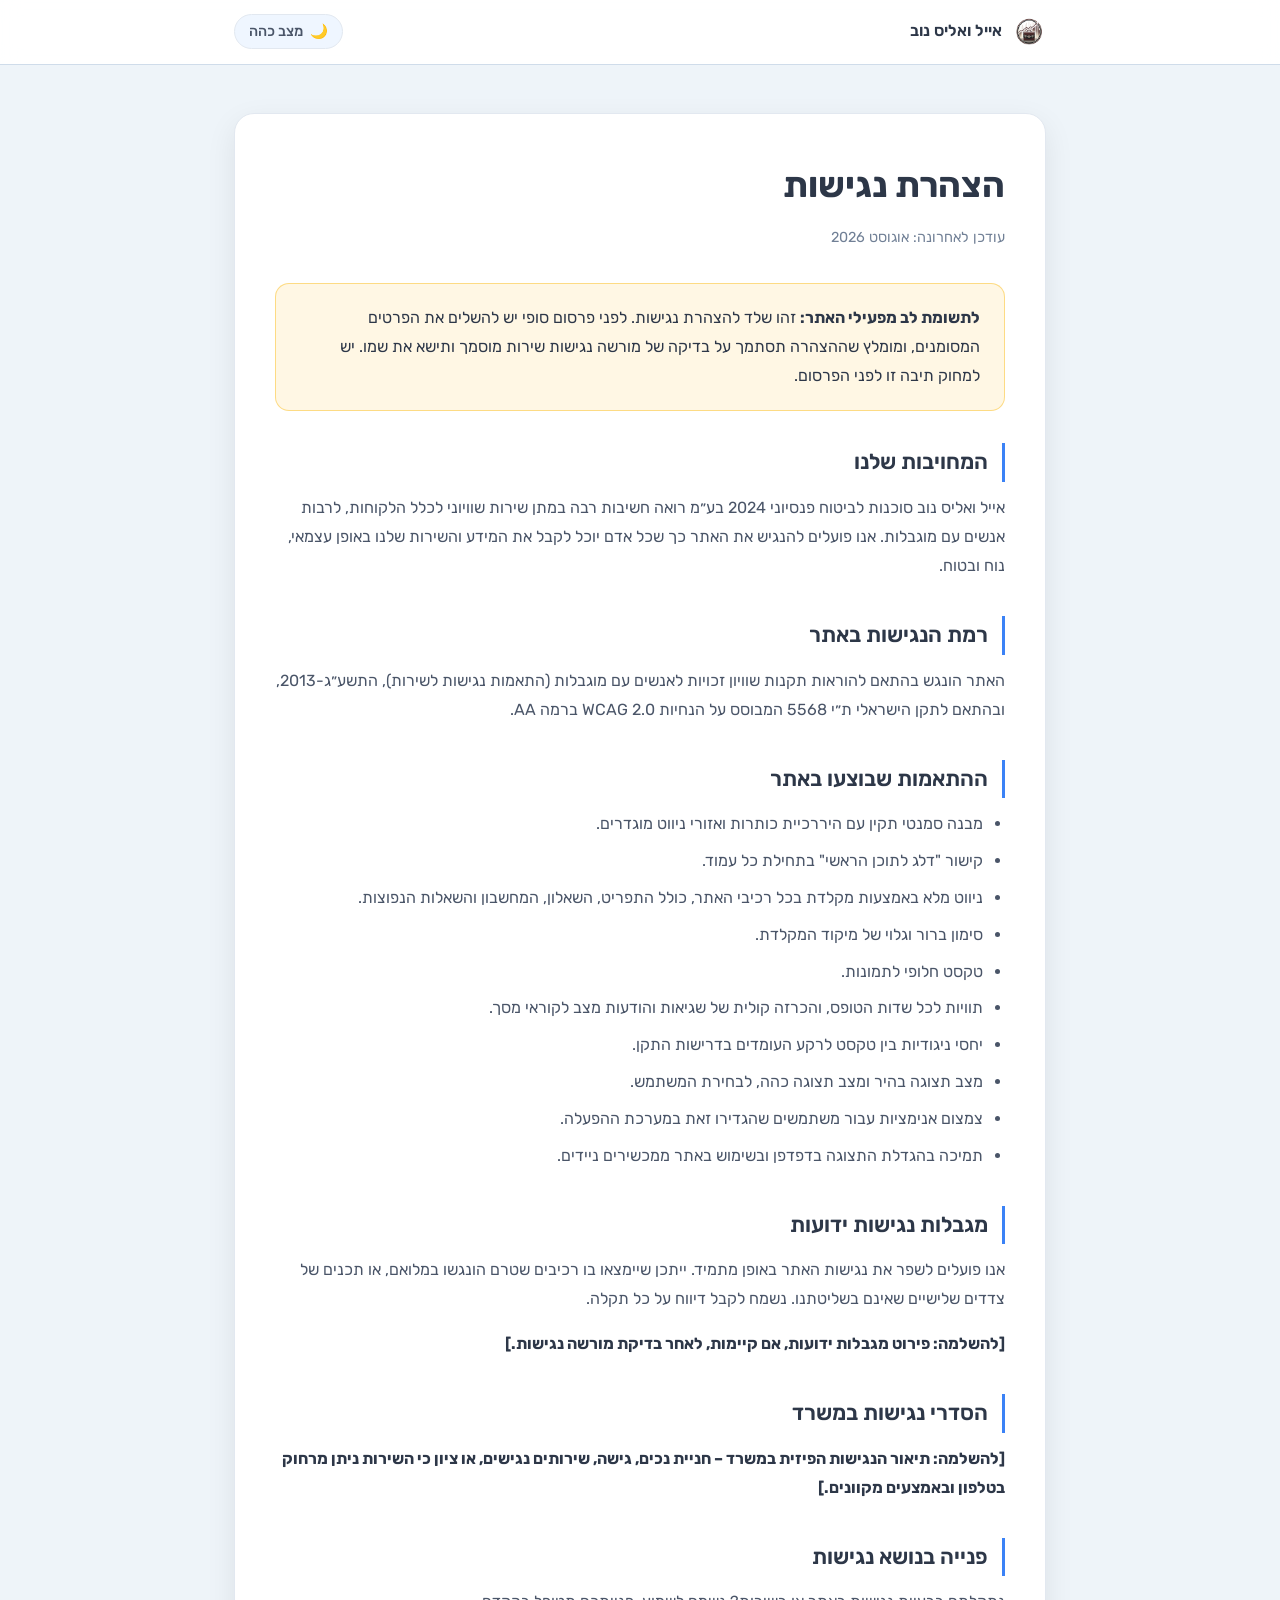
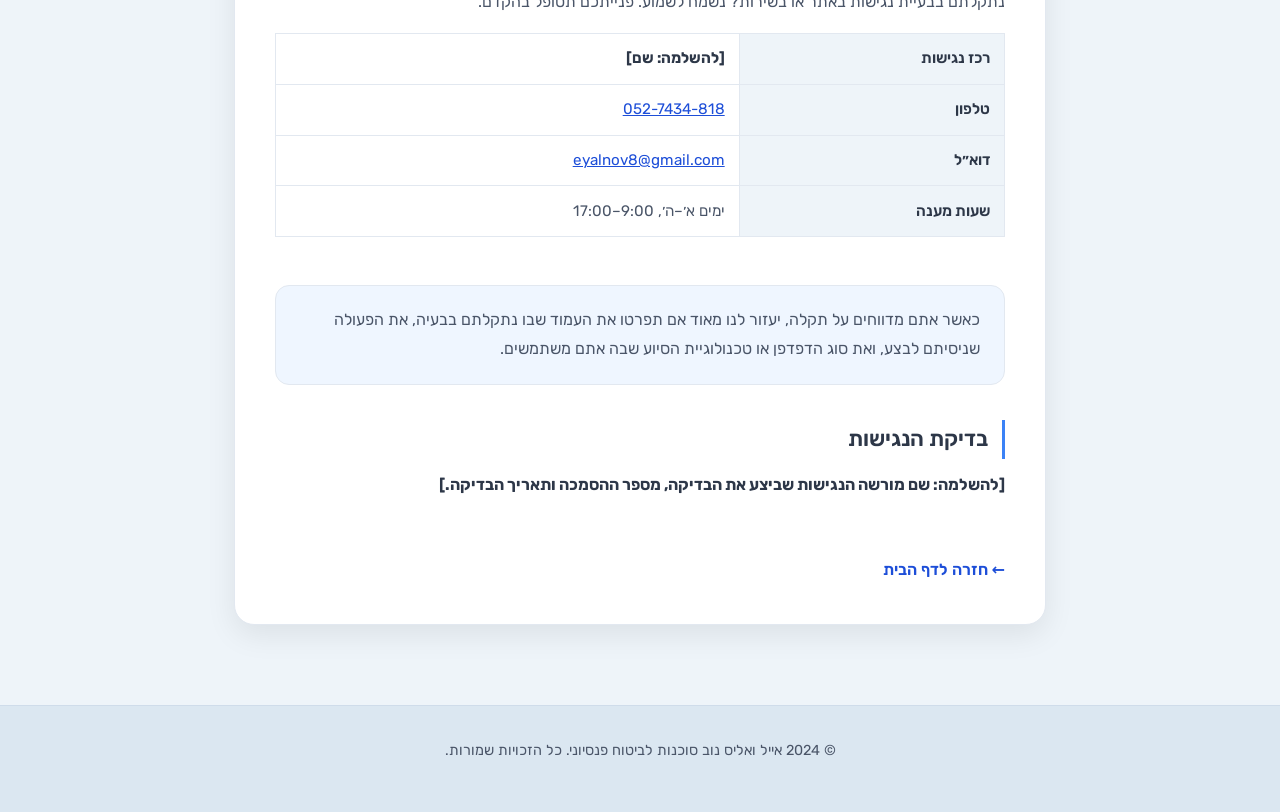
==== accessibility.html @ 4ba2ed36 "Add dark mode, close the accessibility gaps, add the policy pages Three things the site needed to st" ====
<!DOCTYPE html>
<html dir="rtl" lang="he">
<head>
<meta charset="utf-8"/>
<meta content="width=device-width, initial-scale=1.0" name="viewport"/>
<title>הצהרת נגישות | אייל ואליס נוב</title>
<meta name="description" content="הצהרת הנגישות של אתר אייל ואליס נוב סוכנות לביטוח פנסיוני – רמת הנגישות באתר, ההתאמות שבוצעו ודרכי פנייה בנושא נגישות."/>
<meta name="robots" content="index, follow"/>
<meta name="theme-color" content="#eef4f9"/>
<link rel="canonical" href="https://novfinance.com/accessibility.html"/>
<link rel="icon" type="image/png" href="assets/favicon.png"/>
<link rel="apple-touch-icon" href="assets/apple-touch-icon.png"/>
<script>
  (function () {
    try {
      var t = localStorage.getItem('theme');
      if (t === 'dark' || t === 'light') document.documentElement.setAttribute('data-theme', t);
    } catch (e) {}
  })();
</script>
<link rel="preconnect" href="https://fonts.googleapis.com"/>
<link rel="preconnect" href="https://fonts.gstatic.com" crossorigin/>
<link href="https://fonts.googleapis.com/css2?family=Rubik:wght@300;400;500;600;700&amp;display=swap" rel="stylesheet"/>
<link rel="stylesheet" href="assets/page.css"/>
</head>
<body>
<a class="skip-link" href="#main">דלג לתוכן הראשי</a>

<header class="page-header">
<div class="inner">
<a class="home" href="index.html">
<img src="assets/logo.png" alt="" width="34" height="34"/>
אייל ואליס נוב
</a>
<button type="button" class="theme-toggle" id="themeToggle" aria-pressed="false">
<span class="theme-icon" aria-hidden="true">🌙</span>
<span class="theme-label">מצב כהה</span>
</button>
</div>
</header>

<main id="main">
<div class="card">
<h1>הצהרת נגישות</h1>
<p class="updated">עודכן לאחרונה: אוגוסט 2026</p>

<div class="draft">
<p><strong>לתשומת לב מפעילי האתר:</strong> זהו שלד להצהרת נגישות. לפני פרסום סופי יש להשלים את הפרטים המסומנים, ומומלץ שההצהרה תסתמך על בדיקה של מורשה נגישות שירות מוסמך ותישא את שמו. יש למחוק תיבה זו לפני הפרסום.</p>
</div>

<h2>המחויבות שלנו</h2>
<p>
  אייל ואליס נוב סוכנות לביטוח פנסיוני 2024 בע״מ רואה חשיבות רבה במתן שירות שוויוני לכלל הלקוחות,
  לרבות אנשים עם מוגבלות. אנו פועלים להנגיש את האתר כך שכל אדם יוכל לקבל את המידע והשירות שלנו
  באופן עצמאי, נוח ובטוח.
</p>

<h2>רמת הנגישות באתר</h2>
<p>
  האתר הונגש בהתאם להוראות תקנות שוויון זכויות לאנשים עם מוגבלות (התאמות נגישות לשירות), התשע״ג-2013,
  ובהתאם לתקן הישראלי ת״י 5568 המבוסס על הנחיות <span dir="ltr">WCAG 2.0</span> ברמה AA.
</p>

<h2>ההתאמות שבוצעו באתר</h2>
<ul>
<li>מבנה סמנטי תקין עם היררכיית כותרות ואזורי ניווט מוגדרים.</li>
<li>קישור "דלג לתוכן הראשי" בתחילת כל עמוד.</li>
<li>ניווט מלא באמצעות מקלדת בכל רכיבי האתר, כולל התפריט, השאלון, המחשבון והשאלות הנפוצות.</li>
<li>סימון ברור וגלוי של מיקוד המקלדת.</li>
<li>טקסט חלופי לתמונות.</li>
<li>תוויות לכל שדות הטופס, והכרזה קולית של שגיאות והודעות מצב לקוראי מסך.</li>
<li>יחסי ניגודיות בין טקסט לרקע העומדים בדרישות התקן.</li>
<li>מצב תצוגה בהיר ומצב תצוגה כהה, לבחירת המשתמש.</li>
<li>צמצום אנימציות עבור משתמשים שהגדירו זאת במערכת ההפעלה.</li>
<li>תמיכה בהגדלת התצוגה בדפדפן ובשימוש באתר ממכשירים ניידים.</li>
</ul>

<h2>מגבלות נגישות ידועות</h2>
<p>
  אנו פועלים לשפר את נגישות האתר באופן מתמיד. ייתכן שיימצאו בו רכיבים שטרם הונגשו במלואם,
  או תכנים של צדדים שלישיים שאינם בשליטתנו. נשמח לקבל דיווח על כל תקלה.
</p>
<p>
  <strong>[להשלמה: פירוט מגבלות ידועות, אם קיימות, לאחר בדיקת מורשה נגישות.]</strong>
</p>

<h2>הסדרי נגישות במשרד</h2>
<p><strong>[להשלמה: תיאור הנגישות הפיזית במשרד – חניית נכים, גישה, שירותים נגישים, או ציון כי השירות ניתן מרחוק בטלפון ובאמצעים מקוונים.]</strong></p>

<h2>פנייה בנושא נגישות</h2>
<p>
  נתקלתם בבעיית נגישות באתר או בשירות? נשמח לשמוע. פנייתכם תטופל בהקדם.
</p>
<div class="table-wrap">
<table>
<tbody>
<tr><th scope="row">רכז נגישות</th><td><strong>[להשלמה: שם]</strong></td></tr>
<tr><th scope="row">טלפון</th><td><a href="tel:0527434818">052-7434-818</a></td></tr>
<tr><th scope="row">דוא״ל</th><td><a href="mailto:eyalnov8@gmail.com">eyalnov8@gmail.com</a></td></tr>
<tr><th scope="row">שעות מענה</th><td>ימים א׳–ה׳, 9:00–17:00</td></tr>
</tbody>
</table>
</div>

<div class="note">
<p>
  כאשר אתם מדווחים על תקלה, יעזור לנו מאוד אם תפרטו את העמוד שבו נתקלתם בבעיה, את הפעולה שניסיתם לבצע,
  ואת סוג הדפדפן או טכנולוגיית הסיוע שבה אתם משתמשים.
</p>
</div>

<h2>בדיקת הנגישות</h2>
<p><strong>[להשלמה: שם מורשה הנגישות שביצע את הבדיקה, מספר ההסמכה ותאריך הבדיקה.]</strong></p>

<a class="back" href="index.html">← חזרה לדף הבית</a>
</div>
</main>

<footer class="page-footer">
<p>© 2024 אייל ואליס נוב סוכנות לביטוח פנסיוני. כל הזכויות שמורות.</p>
</footer>

<script src="assets/page.js"></script>
</body>
</html>
---- assets/page.css ----
/* Shared styling for the secondary pages (accessibility, privacy, terms).
   Same token model as index.html so both themes come for free. */

:root {
  --blue-500: #3b82f6;
  --blue-600: #2563eb;
  --blue-700: #1d4ed8;
  --blue-800: #1e40af;
  --ink: #2d3748;
  --body: #4a5568;
  --muted: #718096;
  --line: #e2e8f0;
  --surface: #ffffff;
  --surface-alt: #eef4f9;
  --surface-deep: #dbe7f1;
  --hairline: #cfdcea;
  --link: #1d4ed8;
  --chip: #eff6ff;
  --header-bg: rgba(255, 255, 255, 0.95);
  --card-shadow: 0 10px 30px rgba(0, 0, 0, 0.08);
  color-scheme: light;
}

@media (prefers-color-scheme: dark) {
  :root:not([data-theme="light"]) {
    --ink: #e9eef7;
    --body: #b7c4d6;
    --muted: #8ea0b8;
    --line: #26324a;
    --surface: #131c2e;
    --surface-alt: #0f1727;
    --surface-deep: #0b1220;
    --hairline: #26324a;
    --link: #93c5fd;
    --chip: rgba(96, 165, 250, 0.14);
    --header-bg: rgba(15, 23, 42, 0.92);
    --card-shadow: 0 10px 30px rgba(0, 0, 0, 0.45);
    color-scheme: dark;
  }
}

:root[data-theme="dark"] {
  --ink: #e9eef7;
  --body: #b7c4d6;
  --muted: #8ea0b8;
  --line: #26324a;
  --surface: #131c2e;
  --surface-alt: #0f1727;
  --surface-deep: #0b1220;
  --hairline: #26324a;
  --link: #93c5fd;
  --chip: rgba(96, 165, 250, 0.14);
  --header-bg: rgba(15, 23, 42, 0.92);
  --card-shadow: 0 10px 30px rgba(0, 0, 0, 0.45);
  color-scheme: dark;
}

* { margin: 0; padding: 0; box-sizing: border-box; }

html { scroll-behavior: smooth; }

body {
  font-family: 'Rubik', system-ui, sans-serif;
  line-height: 1.8;
  color: var(--ink);
  background: var(--surface-alt);
}

:focus-visible {
  outline: 3px solid #f59e0b;
  outline-offset: 3px;
  border-radius: 6px;
}

.skip-link {
  position: absolute;
  right: 12px;
  top: -60px;
  z-index: 3000;
  background: var(--blue-700);
  color: #fff;
  padding: 12px 20px;
  border-radius: 0 0 12px 12px;
  font-weight: 600;
  text-decoration: none;
  transition: top 0.2s ease;
}

.skip-link:focus { top: 0; }

.page-header {
  background: var(--header-bg);
  backdrop-filter: blur(10px);
  border-bottom: 1px solid var(--hairline);
  position: sticky;
  top: 0;
  z-index: 100;
}

.page-header .inner {
  max-width: 860px;
  margin: 0 auto;
  padding: 0.9rem 1.5rem;
  display: flex;
  align-items: center;
  justify-content: space-between;
  gap: 1rem;
}

.page-header a.home {
  display: inline-flex;
  align-items: center;
  gap: 10px;
  color: var(--ink);
  text-decoration: none;
  font-weight: 600;
}

.page-header img { height: 34px; width: auto; }

.theme-toggle {
  display: inline-flex;
  align-items: center;
  gap: 7px;
  background: var(--chip);
  border: 1px solid var(--line);
  color: var(--body);
  font-family: inherit;
  font-size: 0.9rem;
  font-weight: 500;
  padding: 8px 14px;
  border-radius: 50px;
  cursor: pointer;
  transition: color 0.25s ease, border-color 0.25s ease;
}

.theme-toggle:hover { color: var(--link); border-color: var(--blue-500); }

main {
  max-width: 860px;
  margin: 0 auto;
  padding: 3rem 1.5rem 5rem;
}

.card {
  background: var(--surface);
  border: 1px solid var(--line);
  border-radius: 20px;
  box-shadow: var(--card-shadow);
  padding: 2.5rem;
}

h1 {
  font-size: 2.2rem;
  font-weight: 700;
  margin-bottom: 0.5rem;
  color: var(--ink);
}

.updated {
  color: var(--muted);
  font-size: 0.9rem;
  margin-bottom: 2rem;
}

h2 {
  font-size: 1.35rem;
  font-weight: 600;
  color: var(--ink);
  margin: 2.2rem 0 0.75rem;
  padding-right: 0.9rem;
  border-right: 3px solid var(--blue-500);
}

h2:first-of-type { margin-top: 1rem; }

p, li { color: var(--body); margin-bottom: 1rem; }

ul, ol { padding-right: 1.4rem; margin-bottom: 1rem; }

li { margin-bottom: 0.5rem; }

a { color: var(--link); }

strong { color: var(--ink); }

table {
  width: 100%;
  border-collapse: collapse;
  margin-bottom: 1.5rem;
  font-size: 0.95rem;
}

th, td {
  border: 1px solid var(--line);
  padding: 0.7rem 0.9rem;
  text-align: right;
  vertical-align: top;
  color: var(--body);
}

th { background: var(--surface-alt); color: var(--ink); font-weight: 600; }

.table-wrap { overflow-x: auto; }

.note {
  background: var(--chip);
  border: 1px solid var(--line);
  border-radius: 14px;
  padding: 1.25rem 1.5rem;
  margin: 1.5rem 0;
}

.note p:last-child { margin-bottom: 0; }

.draft {
  background: rgba(251, 191, 36, 0.12);
  border: 1px solid rgba(251, 191, 36, 0.5);
  border-radius: 14px;
  padding: 1.25rem 1.5rem;
  margin-bottom: 2rem;
}

.draft p { color: var(--ink); margin-bottom: 0; }

.back {
  display: inline-block;
  margin-top: 2.5rem;
  font-weight: 600;
  text-decoration: none;
}

.back:hover { text-decoration: underline; }

.page-footer {
  border-top: 1px solid var(--hairline);
  background: var(--surface-deep);
  padding: 2rem 1.5rem;
  text-align: center;
  color: var(--muted);
  font-size: 0.9rem;
}

@media (max-width: 600px) {
  .card { padding: 1.5rem 1.25rem; }
  h1 { font-size: 1.7rem; }
}

@media (prefers-reduced-motion: reduce) {
  *, *::before, *::after {
    animation-duration: 0.001ms !important;
    transition-duration: 0.001ms !important;
    scroll-behavior: auto !important;
  }
}
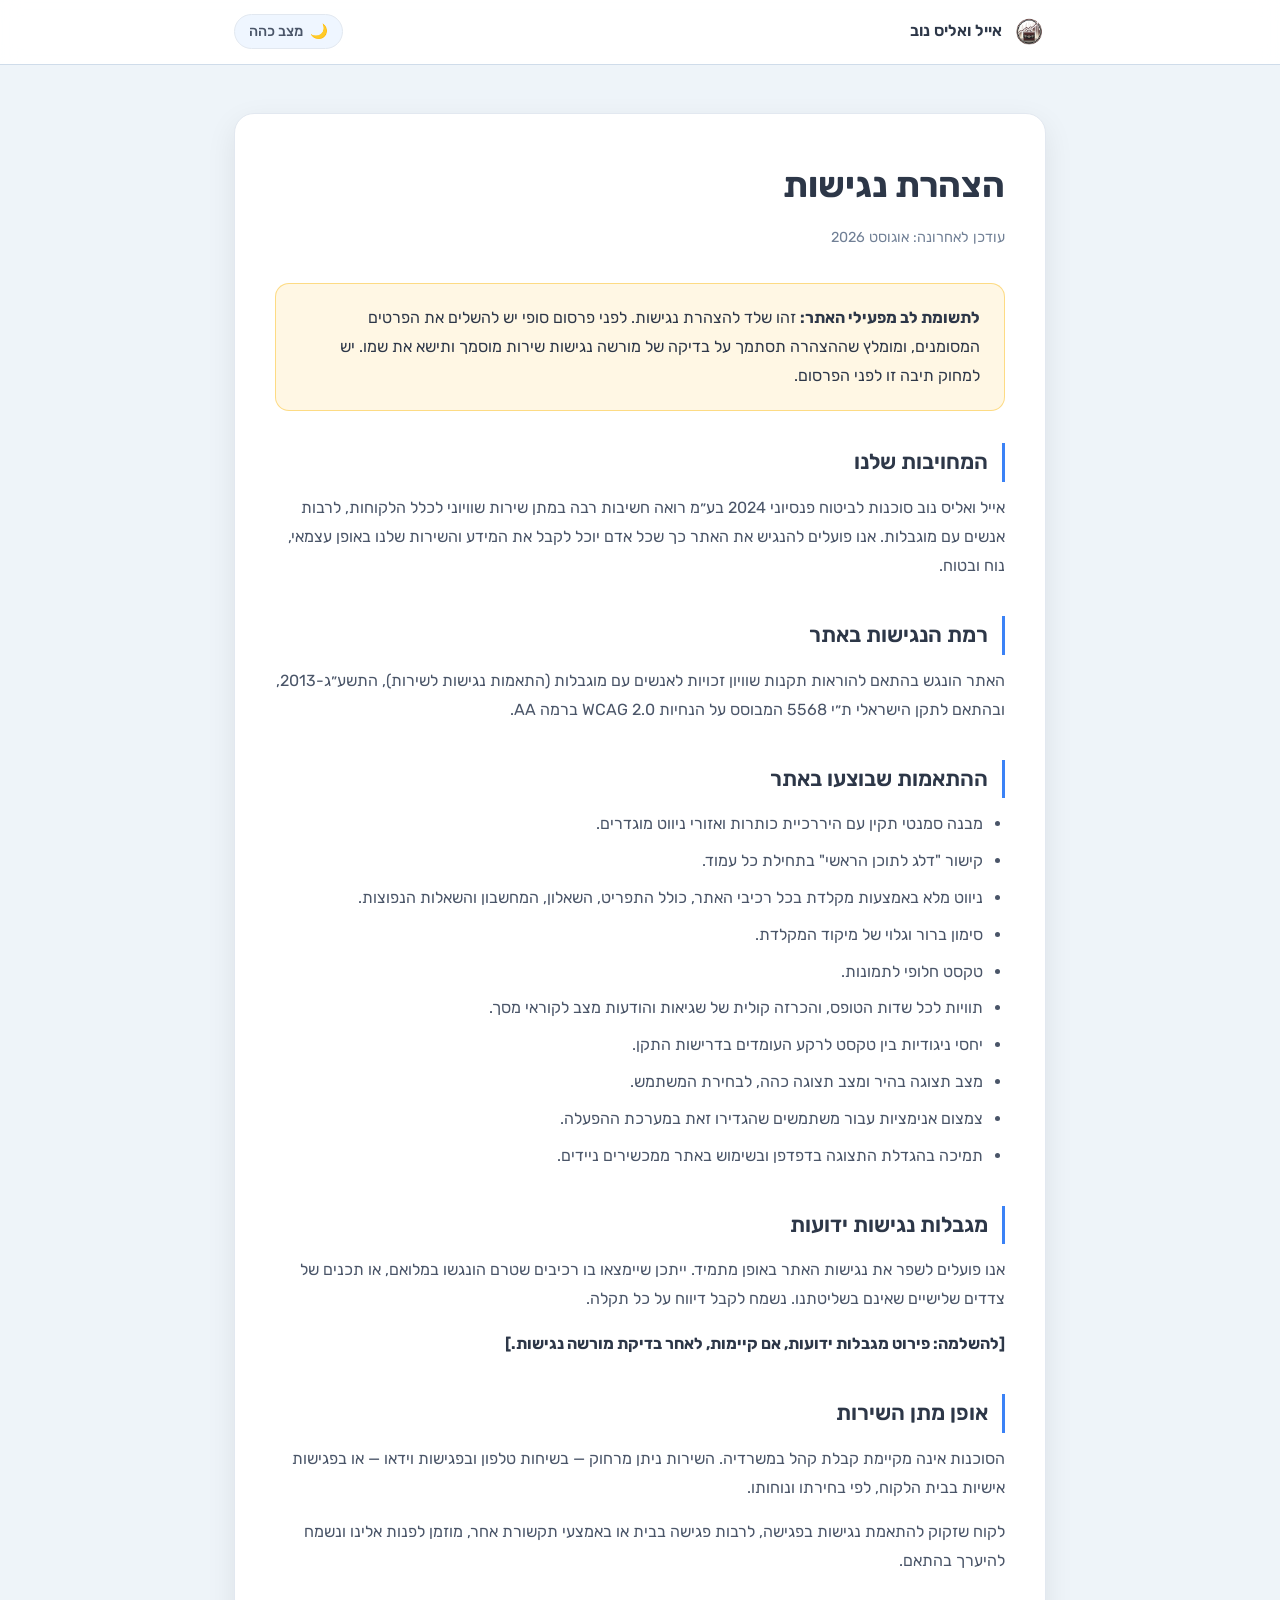
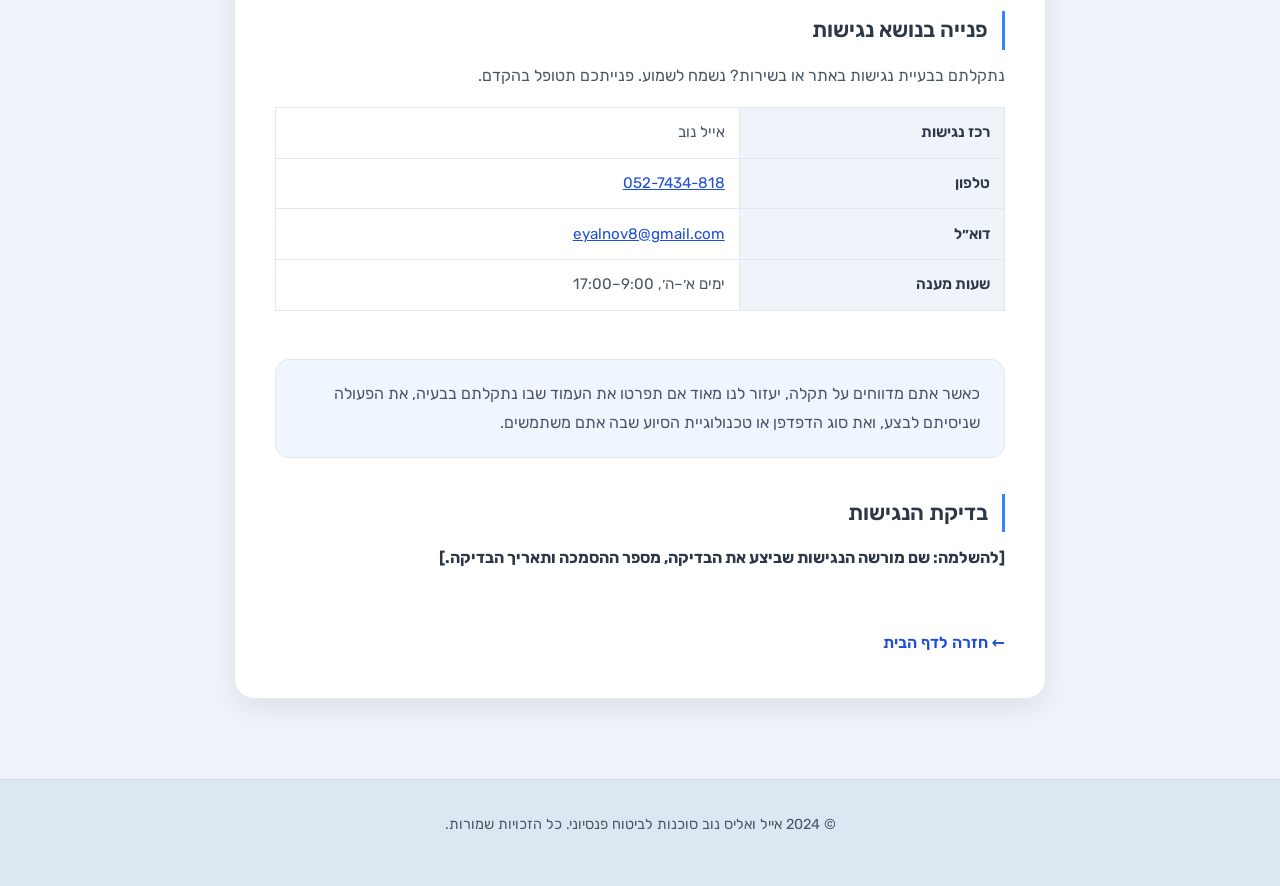
==== commit 0ae739df: "Fill in the company and service details on the policy pages Supplied by the owner: - company number " ====
--- a/accessibility.html
+++ b/accessibility.html
@@ -84,8 +84,15 @@
   <strong>[להשלמה: פירוט מגבלות ידועות, אם קיימות, לאחר בדיקת מורשה נגישות.]</strong>
 </p>
 
-<h2>הסדרי נגישות במשרד</h2>
-<p><strong>[להשלמה: תיאור הנגישות הפיזית במשרד – חניית נכים, גישה, שירותים נגישים, או ציון כי השירות ניתן מרחוק בטלפון ובאמצעים מקוונים.]</strong></p>
+<h2>אופן מתן השירות</h2>
+<p>
+  הסוכנות אינה מקיימת קבלת קהל במשרדיה. השירות ניתן מרחוק — בשיחות טלפון ובפגישות וידאו —
+  או בפגישות אישיות בבית הלקוח, לפי בחירתו ונוחותו.
+</p>
+<p>
+  לקוח שזקוק להתאמת נגישות בפגישה, לרבות פגישה בבית או באמצעי תקשורת אחר, מוזמן לפנות אלינו
+  ונשמח להיערך בהתאם.
+</p>
 
 <h2>פנייה בנושא נגישות</h2>
 <p>
@@ -94,7 +101,7 @@
 <div class="table-wrap">
 <table>
 <tbody>
-<tr><th scope="row">רכז נגישות</th><td><strong>[להשלמה: שם]</strong></td></tr>
+<tr><th scope="row">רכז נגישות</th><td>אייל נוב</td></tr>
 <tr><th scope="row">טלפון</th><td><a href="tel:0527434818">052-7434-818</a></td></tr>
 <tr><th scope="row">דוא״ל</th><td><a href="mailto:eyalnov8@gmail.com">eyalnov8@gmail.com</a></td></tr>
 <tr><th scope="row">שעות מענה</th><td>ימים א׳–ה׳, 9:00–17:00</td></tr>
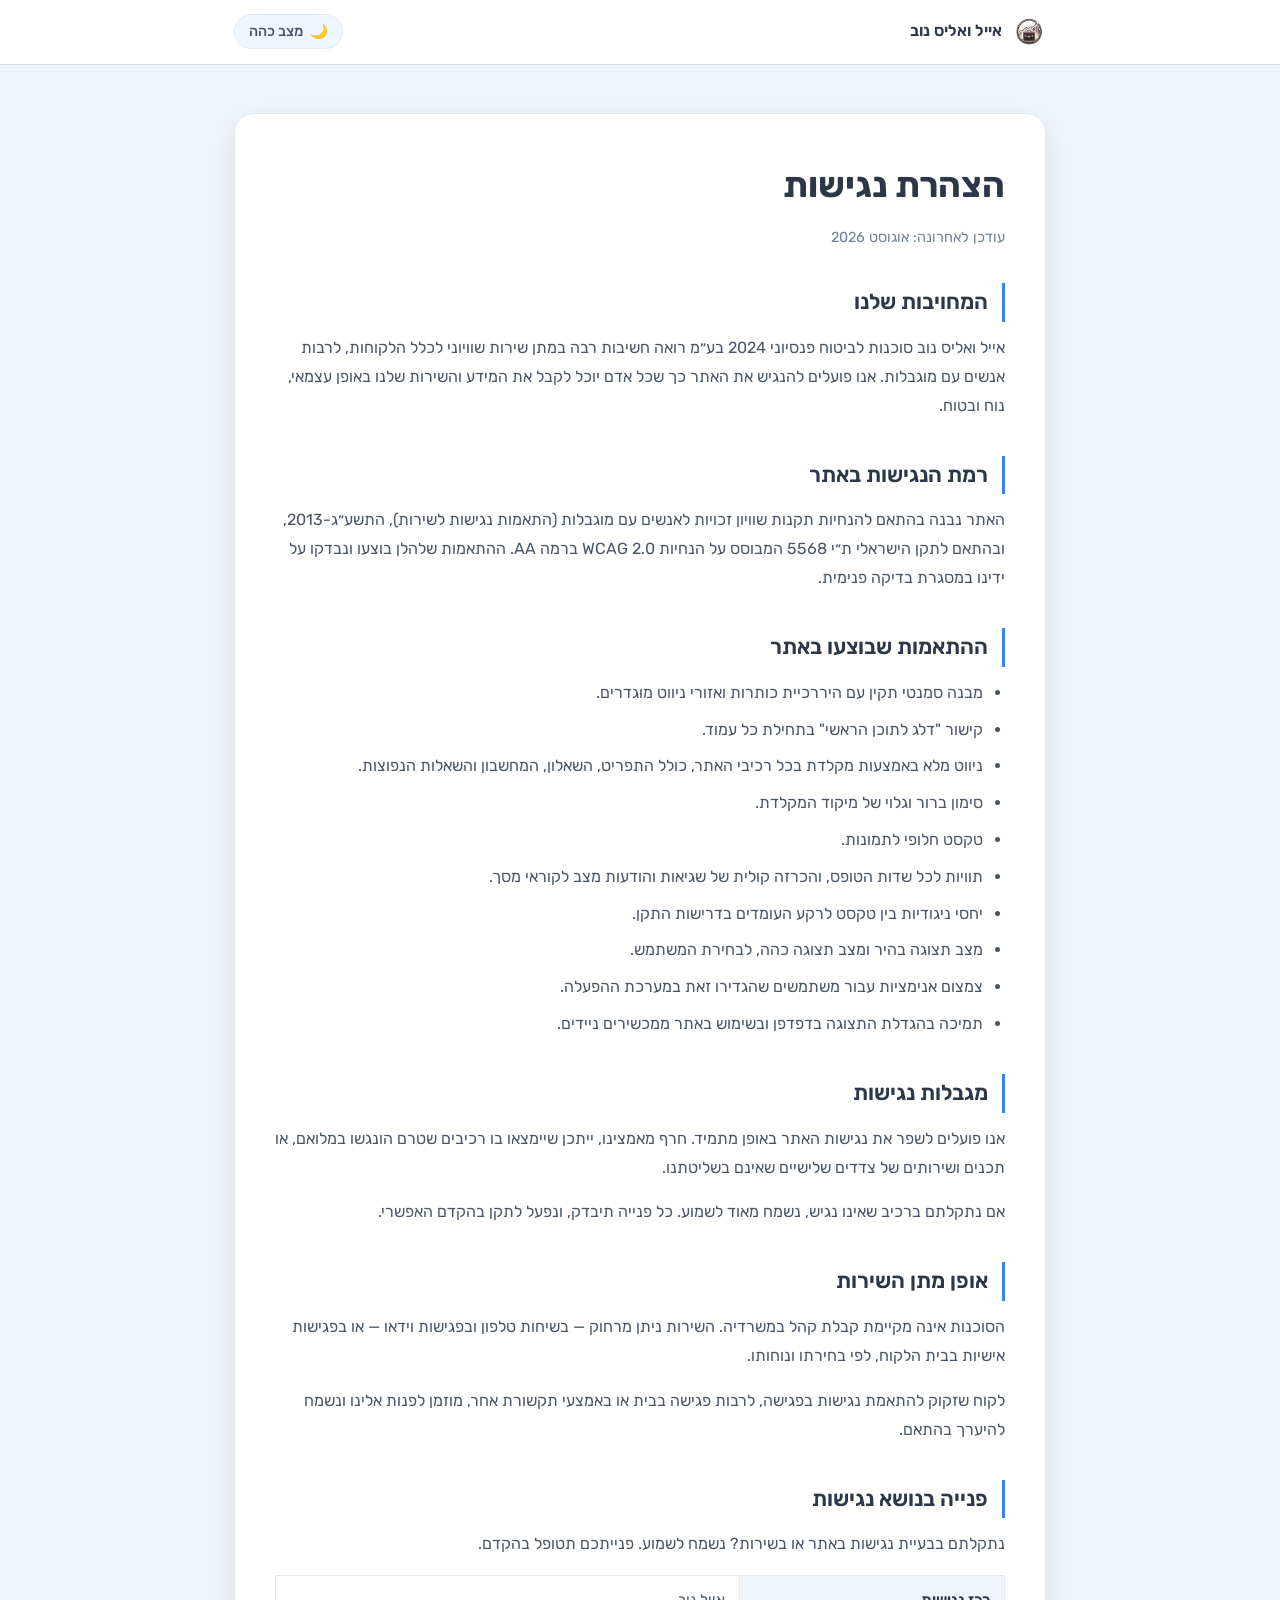
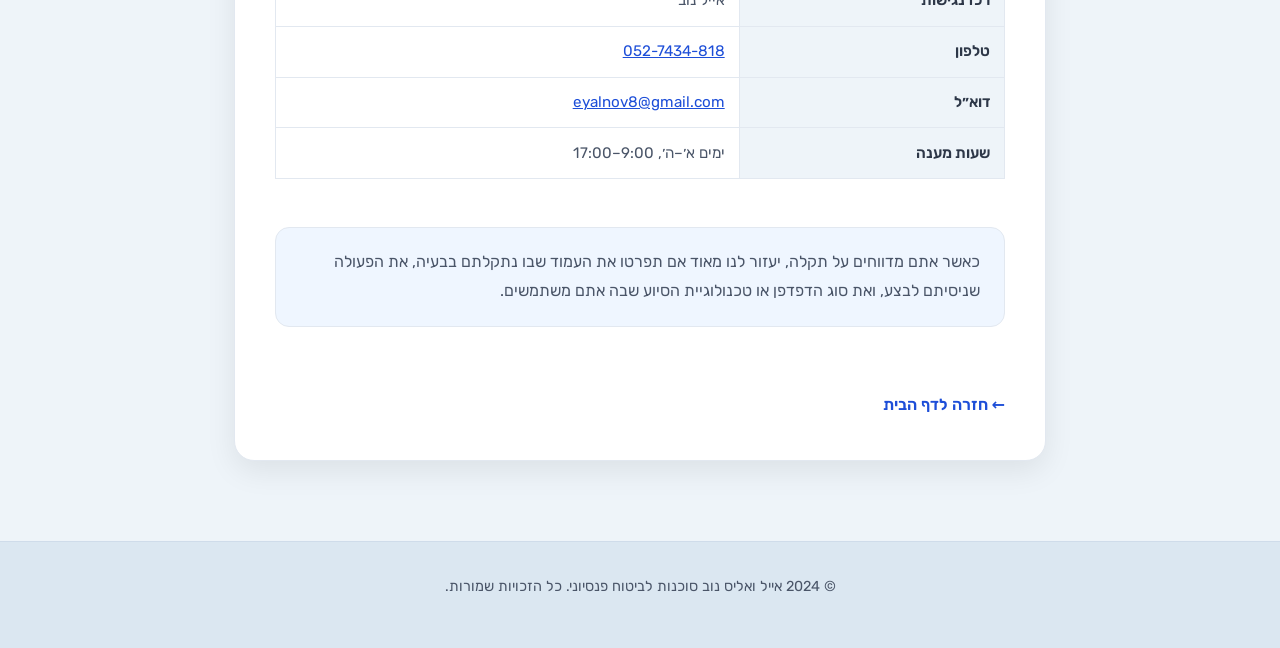
==== commit 1942766f: "Make the policy pages publishable as self-declarations The owner has decided not to engage a lawyer " ====
--- a/accessibility.html
+++ b/accessibility.html
@@ -44,10 +44,6 @@
 <h1>הצהרת נגישות</h1>
 <p class="updated">עודכן לאחרונה: אוגוסט 2026</p>
 
-<div class="draft">
-<p><strong>לתשומת לב מפעילי האתר:</strong> זהו שלד להצהרת נגישות. לפני פרסום סופי יש להשלים את הפרטים המסומנים, ומומלץ שההצהרה תסתמך על בדיקה של מורשה נגישות שירות מוסמך ותישא את שמו. יש למחוק תיבה זו לפני הפרסום.</p>
-</div>
-
 <h2>המחויבות שלנו</h2>
 <p>
   אייל ואליס נוב סוכנות לביטוח פנסיוני 2024 בע״מ רואה חשיבות רבה במתן שירות שוויוני לכלל הלקוחות,
@@ -57,8 +53,9 @@
 
 <h2>רמת הנגישות באתר</h2>
 <p>
-  האתר הונגש בהתאם להוראות תקנות שוויון זכויות לאנשים עם מוגבלות (התאמות נגישות לשירות), התשע״ג-2013,
+  האתר נבנה בהתאם להנחיות תקנות שוויון זכויות לאנשים עם מוגבלות (התאמות נגישות לשירות), התשע״ג-2013,
   ובהתאם לתקן הישראלי ת״י 5568 המבוסס על הנחיות <span dir="ltr">WCAG 2.0</span> ברמה AA.
+  ההתאמות שלהלן בוצעו ונבדקו על ידינו במסגרת בדיקה פנימית.
 </p>
 
 <h2>ההתאמות שבוצעו באתר</h2>
@@ -75,13 +72,13 @@
 <li>תמיכה בהגדלת התצוגה בדפדפן ובשימוש באתר ממכשירים ניידים.</li>
 </ul>
 
-<h2>מגבלות נגישות ידועות</h2>
+<h2>מגבלות נגישות</h2>
 <p>
-  אנו פועלים לשפר את נגישות האתר באופן מתמיד. ייתכן שיימצאו בו רכיבים שטרם הונגשו במלואם,
-  או תכנים של צדדים שלישיים שאינם בשליטתנו. נשמח לקבל דיווח על כל תקלה.
+  אנו פועלים לשפר את נגישות האתר באופן מתמיד. חרף מאמצינו, ייתכן שיימצאו בו רכיבים שטרם הונגשו
+  במלואם, או תכנים ושירותים של צדדים שלישיים שאינם בשליטתנו.
 </p>
 <p>
-  <strong>[להשלמה: פירוט מגבלות ידועות, אם קיימות, לאחר בדיקת מורשה נגישות.]</strong>
+  אם נתקלתם ברכיב שאינו נגיש, נשמח מאוד לשמוע. כל פנייה תיבדק, ונפעל לתקן בהקדם האפשרי.
 </p>
 
 <h2>אופן מתן השירות</h2>
@@ -116,9 +113,6 @@
 </p>
 </div>
 
-<h2>בדיקת הנגישות</h2>
-<p><strong>[להשלמה: שם מורשה הנגישות שביצע את הבדיקה, מספר ההסמכה ותאריך הבדיקה.]</strong></p>
-
 <a class="back" href="index.html">← חזרה לדף הבית</a>
 </div>
 </main>
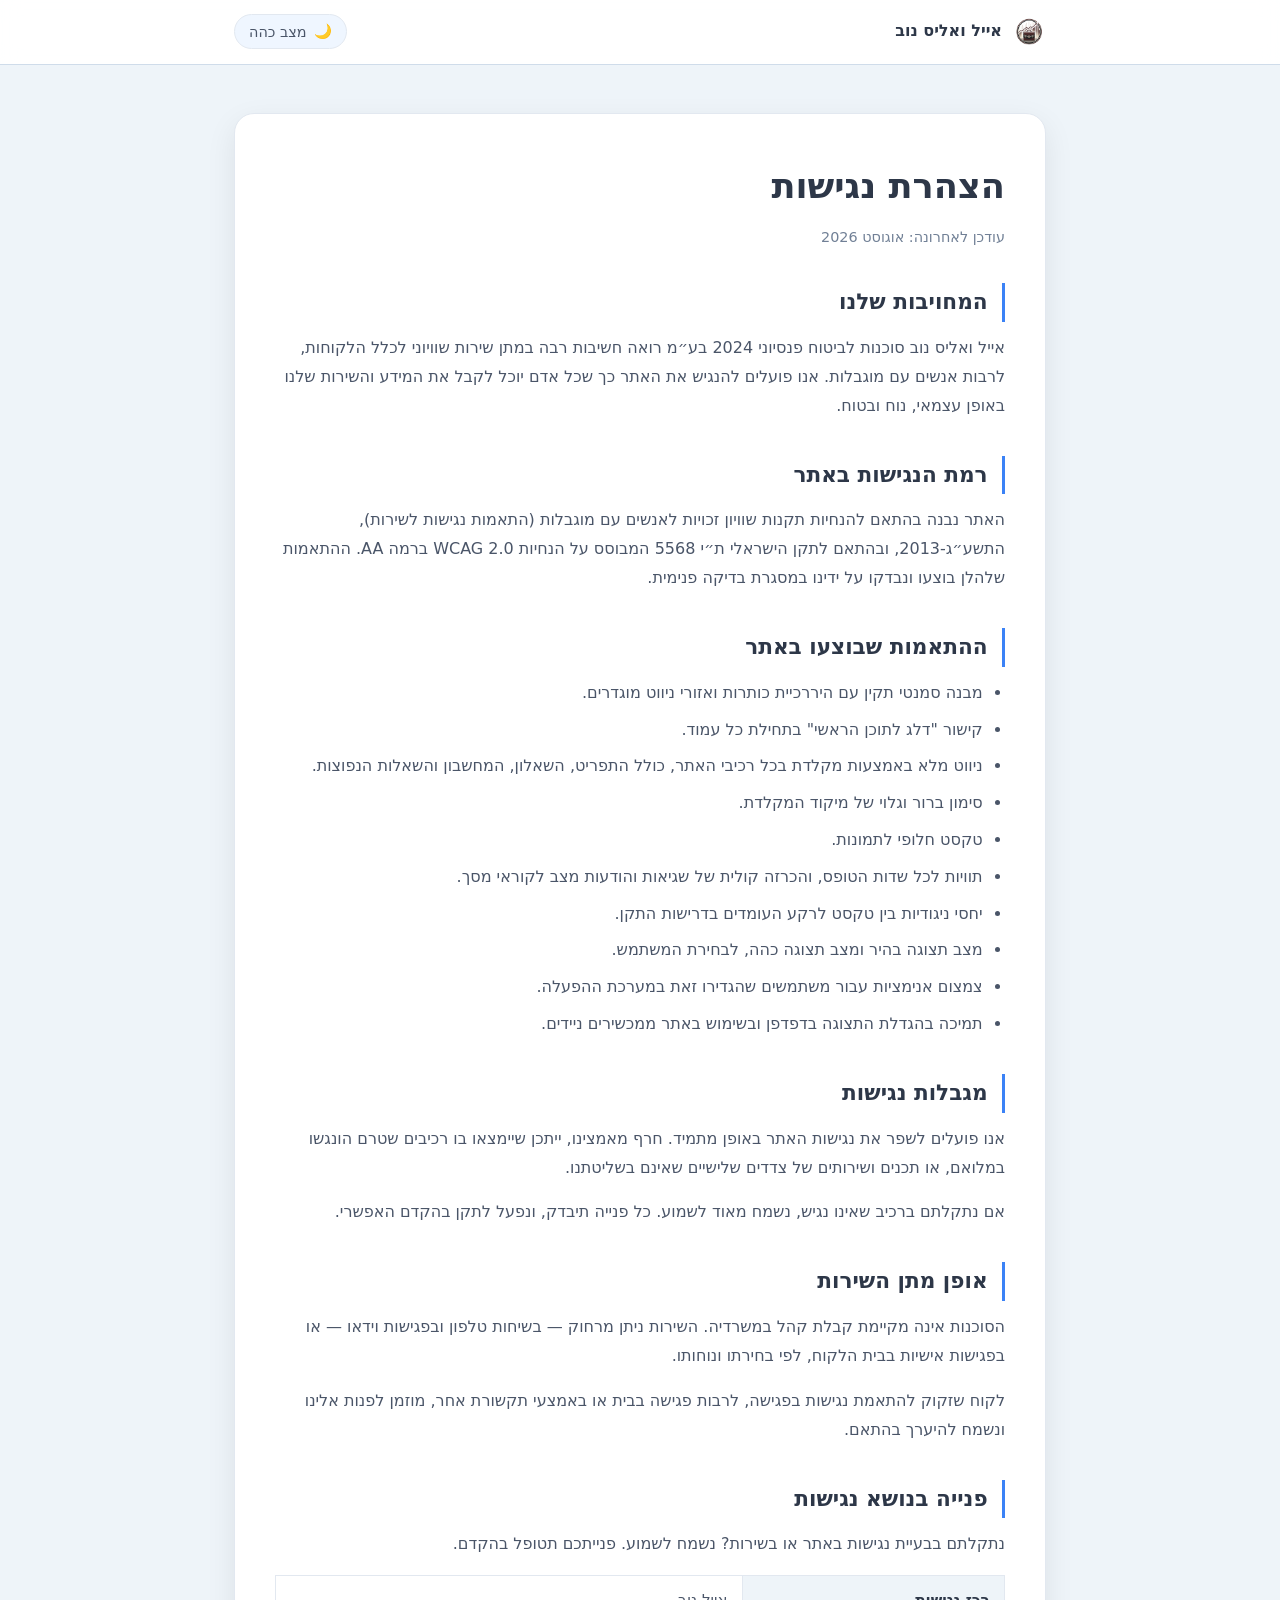
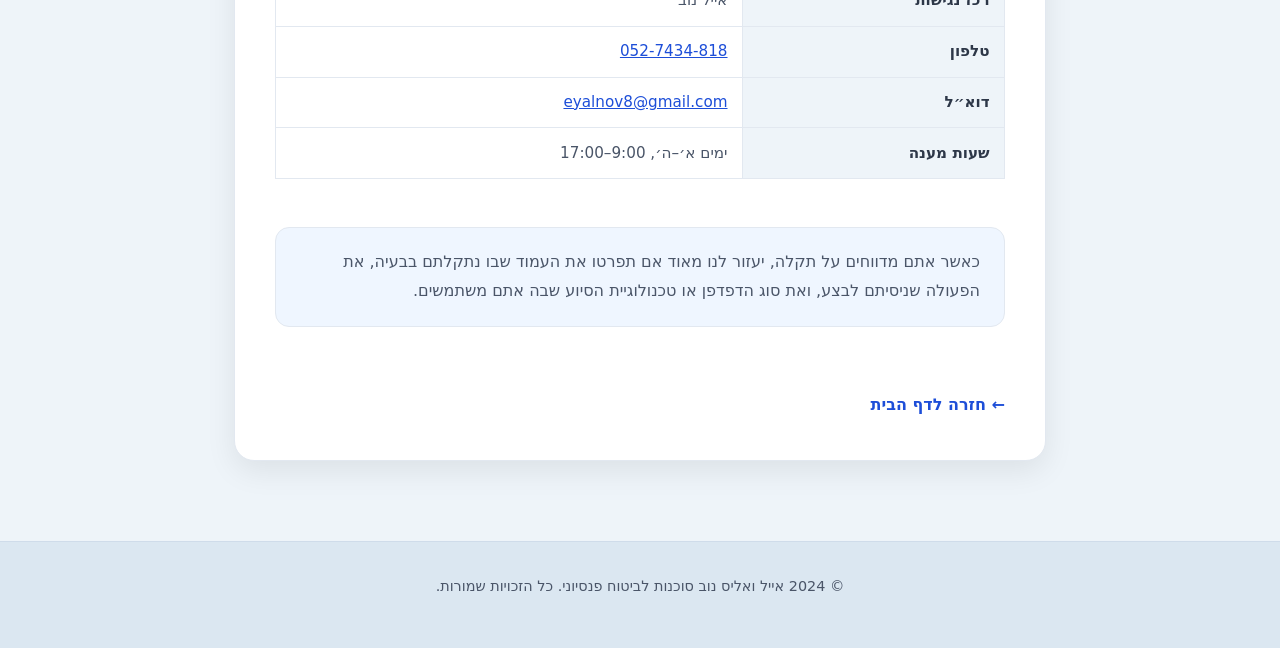
==== commit 1d0bdde7: "Act on the security assessment: CSP, form honeypot, discovery files All six findings were re-verifie" ====
--- a/accessibility.html
+++ b/accessibility.html
@@ -3,6 +3,8 @@
 <head>
 <meta charset="utf-8"/>
 <meta content="width=device-width, initial-scale=1.0" name="viewport"/>
+<meta http-equiv="Content-Security-Policy" content="default-src 'self'; base-uri 'self'; object-src 'none'; img-src 'self'; style-src 'self' 'unsafe-inline' https://fonts.googleapis.com; font-src 'self' https://fonts.gstatic.com; script-src 'self' 'unsafe-inline'; connect-src 'self' https://formspree.io; form-action 'self' https://formspree.io; upgrade-insecure-requests"/>
+<meta name="referrer" content="strict-origin-when-cross-origin"/>
 <title>הצהרת נגישות | אייל ואליס נוב</title>
 <meta name="description" content="הצהרת הנגישות של אתר אייל ואליס נוב סוכנות לביטוח פנסיוני – רמת הנגישות באתר, ההתאמות שבוצעו ודרכי פנייה בנושא נגישות."/>
 <meta name="robots" content="index, follow"/>
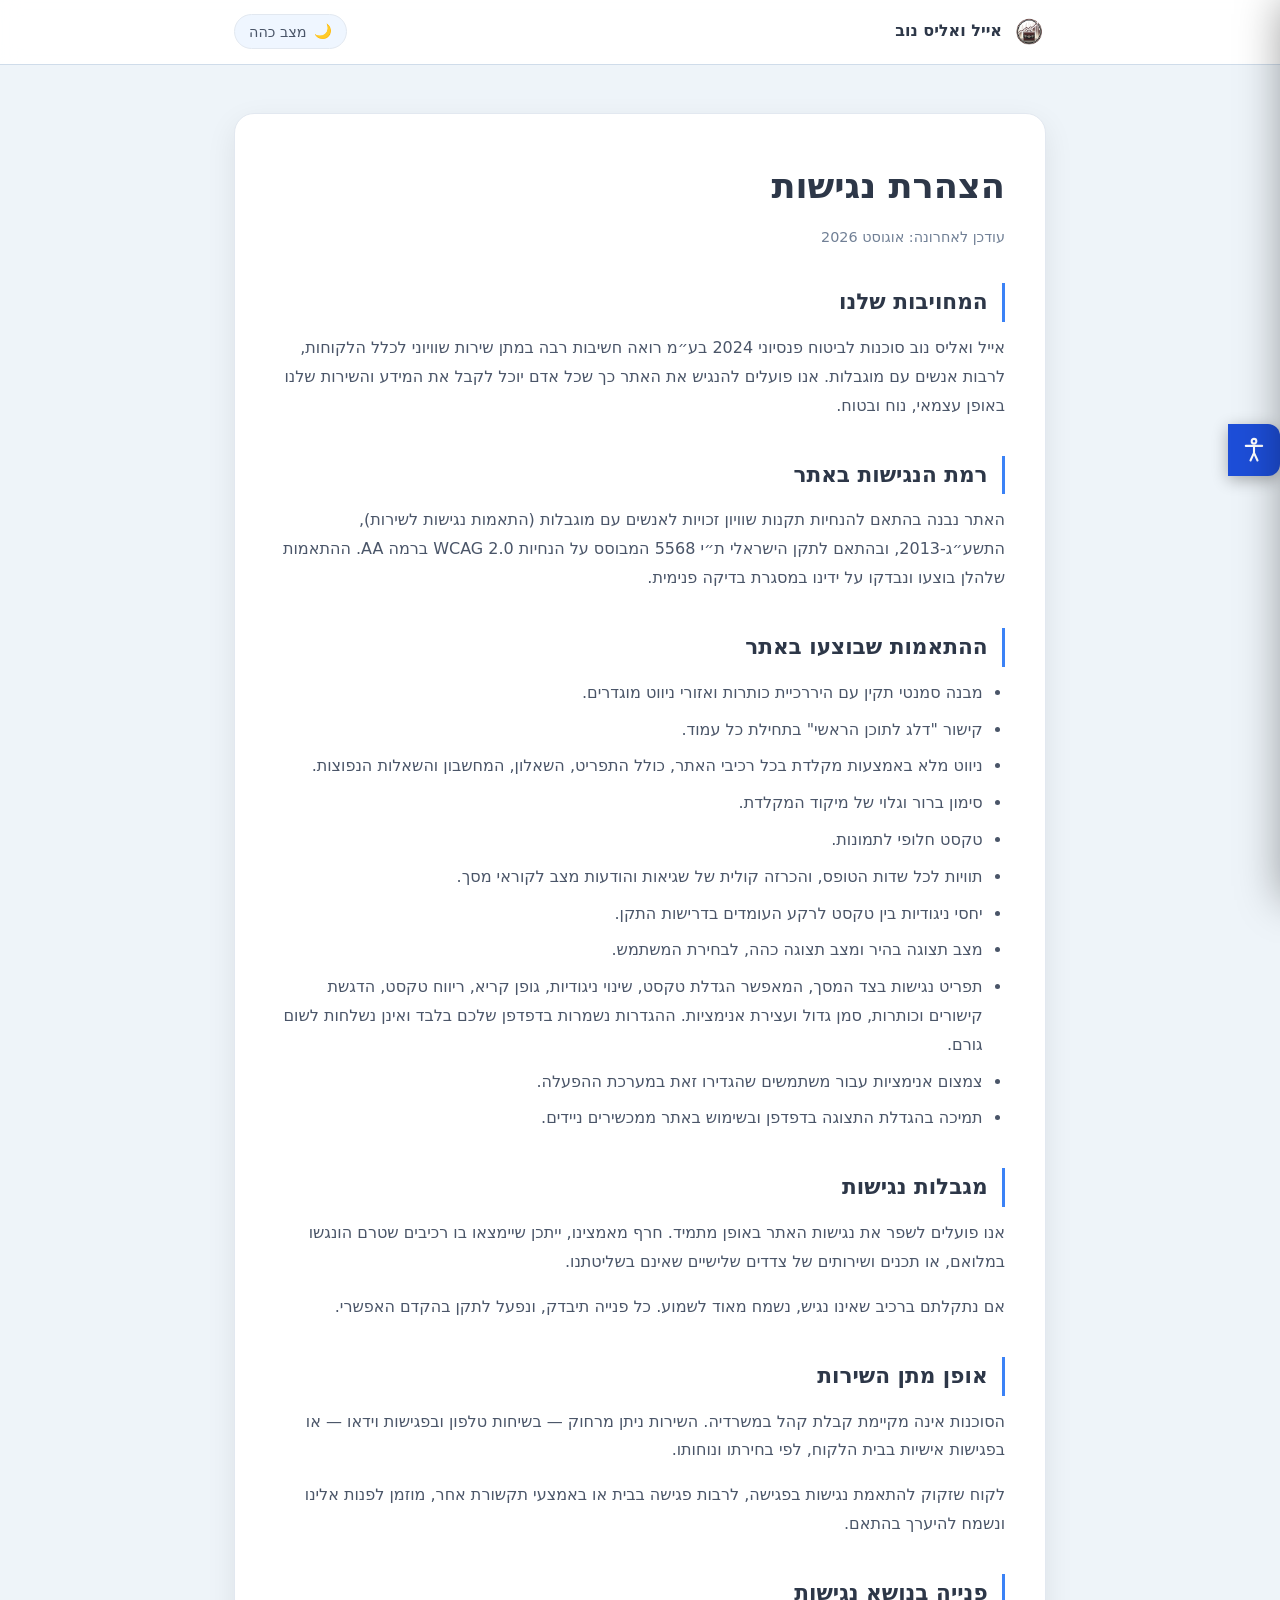
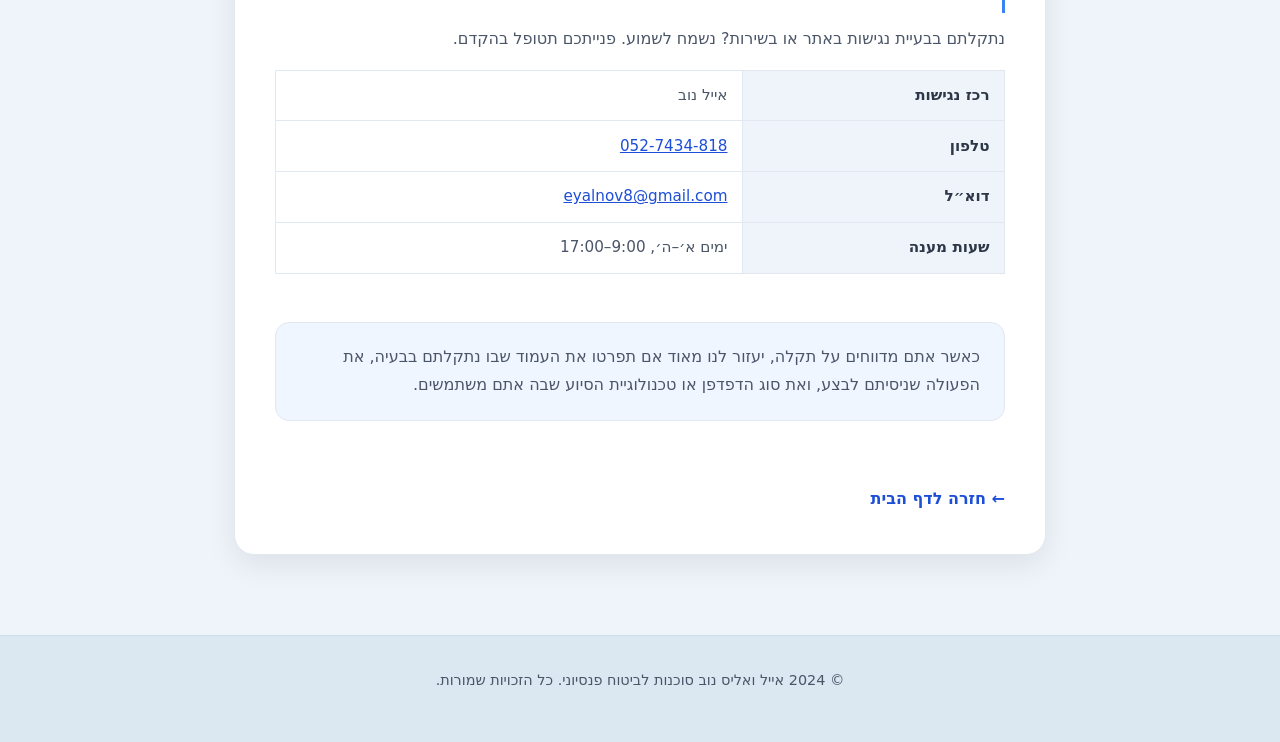
==== commit 338e8476: "Add a self-hosted accessibility toolbar Israeli visitors expect the floating accessibility button, a" ====
--- a/accessibility.html
+++ b/accessibility.html
@@ -3,7 +3,7 @@
 <head>
 <meta charset="utf-8"/>
 <meta content="width=device-width, initial-scale=1.0" name="viewport"/>
-<meta http-equiv="Content-Security-Policy" content="default-src 'self'; base-uri 'self'; object-src 'none'; img-src 'self'; style-src 'self' 'unsafe-inline' https://fonts.googleapis.com; font-src 'self' https://fonts.gstatic.com; script-src 'self' 'unsafe-inline'; connect-src 'self' https://formspree.io; form-action 'self' https://formspree.io; upgrade-insecure-requests"/>
+<meta http-equiv="Content-Security-Policy" content="default-src 'self'; base-uri 'self'; object-src 'none'; img-src 'self' data:; style-src 'self' 'unsafe-inline' https://fonts.googleapis.com; font-src 'self' https://fonts.gstatic.com; script-src 'self' 'unsafe-inline'; connect-src 'self' https://formspree.io; form-action 'self' https://formspree.io; upgrade-insecure-requests"/>
 <meta name="referrer" content="strict-origin-when-cross-origin"/>
 <title>הצהרת נגישות | אייל ואליס נוב</title>
 <meta name="description" content="הצהרת הנגישות של אתר אייל ואליס נוב סוכנות לביטוח פנסיוני – רמת הנגישות באתר, ההתאמות שבוצעו ודרכי פנייה בנושא נגישות."/>
@@ -24,6 +24,7 @@
 <link rel="preconnect" href="https://fonts.gstatic.com" crossorigin/>
 <link href="https://fonts.googleapis.com/css2?family=Rubik:wght@300;400;500;600;700&amp;display=swap" rel="stylesheet"/>
 <link rel="stylesheet" href="assets/page.css"/>
+<link rel="stylesheet" href="assets/a11y.css"/>
 </head>
 <body>
 <a class="skip-link" href="#main">דלג לתוכן הראשי</a>
@@ -70,6 +71,7 @@
 <li>תוויות לכל שדות הטופס, והכרזה קולית של שגיאות והודעות מצב לקוראי מסך.</li>
 <li>יחסי ניגודיות בין טקסט לרקע העומדים בדרישות התקן.</li>
 <li>מצב תצוגה בהיר ומצב תצוגה כהה, לבחירת המשתמש.</li>
+<li>תפריט נגישות בצד המסך, המאפשר הגדלת טקסט, שינוי ניגודיות, גופן קריא, ריווח טקסט, הדגשת קישורים וכותרות, סמן גדול ועצירת אנימציות. ההגדרות נשמרות בדפדפן שלכם בלבד ואינן נשלחות לשום גורם.</li>
 <li>צמצום אנימציות עבור משתמשים שהגדירו זאת במערכת ההפעלה.</li>
 <li>תמיכה בהגדלת התצוגה בדפדפן ובשימוש באתר ממכשירים ניידים.</li>
 </ul>
@@ -124,5 +126,6 @@
 </footer>
 
 <script src="assets/page.js"></script>
+<script src="assets/a11y.js"></script>
 </body>
 </html>
--- a/assets/a11y.css
+++ b/assets/a11y.css
@@ -0,0 +1,403 @@
+/* Self-hosted accessibility toolbar.
+   No third-party service: nothing leaves the visitor's browser, and it stays
+   within the site's CSP. Modes work by overriding the same design tokens the
+   site already uses, so they reach every component without per-element rules. */
+
+.a11y-launcher {
+  position: fixed;
+  inset-inline-start: 0;
+  top: 50%;
+  transform: translateY(-50%);
+  z-index: 9000;
+  width: 52px;
+  height: 52px;
+  display: flex;
+  align-items: center;
+  justify-content: center;
+  border: none;
+  border-radius: 0 12px 12px 0;
+  background: #1d4ed8;
+  color: #fff;
+  cursor: pointer;
+  box-shadow: 0 4px 16px rgba(0, 0, 0, 0.3);
+  transition: background 0.2s ease, width 0.2s ease;
+}
+
+.a11y-launcher:hover,
+.a11y-launcher:focus-visible { background: #1e40af; width: 60px; }
+
+.a11y-launcher svg { width: 28px; height: 28px; }
+
+/* Panel */
+.a11y-panel {
+  position: fixed;
+  inset-block: 0;
+  inset-inline-start: 0;
+  z-index: 9001;
+  width: min(360px, 100vw);
+  background: #ffffff;
+  color: #1f2937;
+  box-shadow: 0 0 40px rgba(0, 0, 0, 0.35);
+  transform: translateX(-100%);
+  transition: transform 0.28s ease;
+  display: flex;
+  flex-direction: column;
+  font-family: 'Rubik', system-ui, sans-serif;
+  overflow: hidden;
+}
+
+/* the panel opens from the inline-start edge, which is the right in RTL */
+html[dir="rtl"] .a11y-panel { transform: translateX(100%); }
+
+.a11y-panel.open { transform: translateX(0); }
+
+.a11y-overlay {
+  position: fixed;
+  inset: 0;
+  z-index: 9000;
+  background: rgba(15, 23, 42, 0.45);
+  opacity: 0;
+  visibility: hidden;
+  transition: opacity 0.28s ease, visibility 0.28s ease;
+}
+
+.a11y-overlay.open { opacity: 1; visibility: visible; }
+
+.a11y-head {
+  background: #1d4ed8;
+  color: #fff;
+  padding: 1rem 1.25rem;
+  display: flex;
+  align-items: center;
+  justify-content: space-between;
+  gap: 1rem;
+  flex-shrink: 0;
+}
+
+.a11y-head h2 { font-size: 1.15rem; font-weight: 600; margin: 0; }
+
+.a11y-close {
+  background: rgba(255, 255, 255, 0.18);
+  border: none;
+  color: #fff;
+  width: 36px;
+  height: 36px;
+  border-radius: 50%;
+  font-size: 1.2rem;
+  line-height: 1;
+  cursor: pointer;
+}
+
+.a11y-close:hover { background: rgba(255, 255, 255, 0.32); }
+
+.a11y-body { padding: 1.25rem; overflow-y: auto; flex: 1; }
+
+.a11y-group { margin-bottom: 1.5rem; }
+
+.a11y-group h3 {
+  font-size: 0.85rem;
+  font-weight: 700;
+  color: #1d4ed8;
+  margin: 0 0 0.6rem;
+  letter-spacing: 0.03em;
+}
+
+.a11y-grid { display: grid; grid-template-columns: repeat(3, 1fr); gap: 8px; }
+
+.a11y-opt {
+  display: flex;
+  flex-direction: column;
+  align-items: center;
+  justify-content: center;
+  gap: 6px;
+  min-height: 82px;
+  padding: 10px 6px;
+  border: 1px solid #d7e0ea;
+  border-radius: 12px;
+  background: #fff;
+  color: #1f2937;
+  font-family: inherit;
+  font-size: 0.75rem;
+  font-weight: 500;
+  line-height: 1.25;
+  text-align: center;
+  cursor: pointer;
+  transition: border-color 0.15s ease, background 0.15s ease;
+}
+
+.a11y-opt svg { width: 24px; height: 24px; flex-shrink: 0; }
+
+.a11y-opt:hover { border-color: #1d4ed8; background: #f2f7fd; }
+
+.a11y-opt[aria-pressed="true"] {
+  background: #1d4ed8;
+  border-color: #1d4ed8;
+  color: #fff;
+}
+
+/* Font-size stepper */
+.a11y-stepper {
+  display: flex;
+  align-items: center;
+  gap: 10px;
+  border: 1px solid #d7e0ea;
+  border-radius: 12px;
+  padding: 8px 10px;
+}
+
+.a11y-step-btn {
+  width: 38px;
+  height: 38px;
+  flex-shrink: 0;
+  border: 1px solid #d7e0ea;
+  border-radius: 10px;
+  background: #fff;
+  color: #1d4ed8;
+  font-size: 1.2rem;
+  font-weight: 700;
+  font-family: inherit;
+  cursor: pointer;
+}
+
+.a11y-step-btn:hover { background: #1d4ed8; color: #fff; border-color: #1d4ed8; }
+
+.a11y-step-val {
+  flex: 1;
+  text-align: center;
+  font-weight: 600;
+  font-variant-numeric: tabular-nums;
+  font-size: 0.9rem;
+}
+
+.a11y-foot {
+  border-top: 1px solid #e2e8f0;
+  padding: 0.9rem 1.25rem;
+  display: flex;
+  flex-direction: column;
+  gap: 0.6rem;
+  flex-shrink: 0;
+  background: #f7fafc;
+}
+
+.a11y-reset {
+  width: 100%;
+  padding: 11px;
+  border: none;
+  border-radius: 10px;
+  background: #1d4ed8;
+  color: #fff;
+  font-family: inherit;
+  font-size: 0.95rem;
+  font-weight: 600;
+  cursor: pointer;
+}
+
+.a11y-reset:hover { background: #1e40af; }
+
+.a11y-foot a {
+  text-align: center;
+  color: #1d4ed8;
+  font-size: 0.85rem;
+  font-weight: 600;
+  text-decoration: none;
+}
+
+.a11y-foot a:hover { text-decoration: underline; }
+
+.a11y-panel :focus-visible { outline: 3px solid #f59e0b; outline-offset: 2px; }
+
+@media (max-width: 420px) {
+  .a11y-panel { width: 100vw; }
+  .a11y-launcher { width: 44px; height: 44px; }
+  .a11y-launcher svg { width: 24px; height: 24px; }
+}
+
+/* ============================================================
+   Visitor-selected modes, applied to <html>
+   ============================================================ */
+
+/* Text spacing — WCAG 1.4.12 */
+html.a11y-spacing body,
+html.a11y-spacing p,
+html.a11y-spacing li,
+html.a11y-spacing h1,
+html.a11y-spacing h2,
+html.a11y-spacing h3,
+html.a11y-spacing a,
+html.a11y-spacing span {
+  line-height: 1.9 !important;
+  letter-spacing: 0.09em !important;
+  word-spacing: 0.16em !important;
+}
+
+/* Readable font */
+html.a11y-readable body,
+html.a11y-readable * {
+  font-family: Arial, "Helvetica Neue", Helvetica, sans-serif !important;
+}
+
+/* Link and heading emphasis */
+html.a11y-links a {
+  text-decoration: underline !important;
+  text-underline-offset: 3px;
+  outline: 2px solid currentColor;
+  outline-offset: 2px;
+}
+
+html.a11y-headings h1,
+html.a11y-headings h2,
+html.a11y-headings h3,
+html.a11y-headings h4 {
+  outline: 2px dashed currentColor;
+  outline-offset: 4px;
+}
+
+/* Motion */
+html.a11y-stopmotion *,
+html.a11y-stopmotion *::before,
+html.a11y-stopmotion *::after {
+  animation: none !important;
+  transition: none !important;
+  scroll-behavior: auto !important;
+}
+
+/* Large cursor */
+html.a11y-cursor,
+html.a11y-cursor * {
+  cursor: url("data:image/svg+xml;utf8,<svg xmlns='http://www.w3.org/2000/svg' width='48' height='48' viewBox='0 0 32 32'><path d='M6 2 L6 26 L12 20 L16 30 L20 28 L16 19 L25 19 Z' fill='white' stroke='black' stroke-width='2' stroke-linejoin='round'/></svg>") 4 2, auto !important;
+}
+
+/* Filter-based modes */
+html.a11y-monochrome body { filter: grayscale(100%) !important; }
+html.a11y-invert body { filter: invert(100%) hue-rotate(180deg) !important; }
+html.a11y-invert body img,
+html.a11y-invert body canvas { filter: invert(100%) hue-rotate(180deg) !important; }
+
+/* High-contrast modes override the site's own tokens, so every component
+   that already draws from them follows without extra rules.
+
+   The class is repeated deliberately. The site's dark theme is declared as
+   `:root:not([data-theme="light"])` and `:root[data-theme="dark"]`, both of
+   which score (0,2,0); a single `html.a11y-hc-dark` scores (0,1,1) and loses,
+   leaving the visitor's high-contrast choice silently ignored whenever the OS
+   is set to dark. Doubling the class takes it to (0,2,1) so the explicit
+   choice wins outright rather than relying on stylesheet order. */
+html.a11y-hc-dark.a11y-hc-dark {
+  --surface: #000000;
+  --surface-alt: #000000;
+  --surface-deep: #000000;
+  --bg-soft: #000000;
+  --ink: #ffffff;
+  --body: #ffffff;
+  --muted: #f1f1f1;
+  --hero-ink: #ffffff;
+  --hero-ink-soft: #ffffff;
+  --line: #ffffff;
+  --hairline: #ffffff;
+  --link: #ffff00;
+  --chip: #000000;
+  --track: #ffffff;
+  --note-bg: #000000;
+  --note-border: #ffffff;
+  --success-bg: #000000;
+  --success-fg: #00ff88;
+  --header-bg: #000000;
+  --header-bg-scrolled: #000000;
+  --glass: #000000;
+  --glass-soft: #000000;
+  --glass-border: #ffffff;
+  --card-shadow: none;
+  color-scheme: dark;
+}
+
+html.a11y-hc-light.a11y-hc-light {
+  --surface: #ffffff;
+  --surface-alt: #ffffff;
+  --surface-deep: #ffffff;
+  --bg-soft: #ffffff;
+  --ink: #000000;
+  --body: #000000;
+  --muted: #1a1a1a;
+  --hero-ink: #000000;
+  --hero-ink-soft: #000000;
+  --line: #000000;
+  --hairline: #000000;
+  --link: #0000cc;
+  --chip: #ffffff;
+  --track: #000000;
+  --note-bg: #ffffff;
+  --note-border: #000000;
+  --success-bg: #ffffff;
+  --success-fg: #006600;
+  --header-bg: #ffffff;
+  --header-bg-scrolled: #ffffff;
+  --glass: #ffffff;
+  --glass-soft: #ffffff;
+  --glass-border: #000000;
+  --card-shadow: none;
+  color-scheme: light;
+}
+
+/* Gradients and shadows carry meaning only decoratively; in high contrast they
+   flatten to the token colours so text keeps its ratio. */
+html.a11y-hc-dark body *,
+html.a11y-hc-light body * {
+  background-image: none !important;
+  box-shadow: none !important;
+  text-shadow: none !important;
+}
+
+html.a11y-hc-dark body,
+html.a11y-hc-light body { background: var(--surface) !important; }
+
+html.a11y-hc-dark body section,
+html.a11y-hc-dark body footer,
+html.a11y-hc-dark body header,
+html.a11y-hc-light body section,
+html.a11y-hc-light body footer,
+html.a11y-hc-light body header { background: var(--surface) !important; }
+
+/* Gradient-filled text would vanish once background-image is dropped */
+html.a11y-hc-dark .stat-number,
+html.a11y-hc-light .stat-number {
+  -webkit-text-fill-color: var(--ink) !important;
+  color: var(--ink) !important;
+}
+
+/* Solid buttons need an explicit fill once their gradient is gone */
+html.a11y-hc-dark .btn-primary,
+html.a11y-hc-dark .nav-cta,
+html.a11y-hc-dark .timeline-item.visible .timeline-dot {
+  background: #ffff00 !important;
+  color: #000000 !important;
+  border: 2px solid #ffffff !important;
+}
+
+html.a11y-hc-light .btn-primary,
+html.a11y-hc-light .nav-cta,
+html.a11y-hc-light .timeline-item.visible .timeline-dot {
+  background: #0000cc !important;
+  color: #ffffff !important;
+  border: 2px solid #000000 !important;
+}
+
+html.a11y-hc-dark .btn-secondary,
+html.a11y-hc-light .btn-secondary {
+  background: transparent !important;
+  color: var(--link) !important;
+  border: 2px solid var(--link) !important;
+}
+
+/* The decorative hero chart carries no information */
+html.a11y-hc-dark #heroCanvas,
+html.a11y-hc-light #heroCanvas { display: none !important; }
+
+html.a11y-hc-dark .calc-result,
+html.a11y-hc-light .calc-result {
+  background: var(--surface) !important;
+  color: var(--ink) !important;
+  border: 2px solid var(--line);
+}
+
+html.a11y-hc-dark .testimonial .stars,
+html.a11y-hc-dark .reviews-stars { color: #ffff00 !important; }
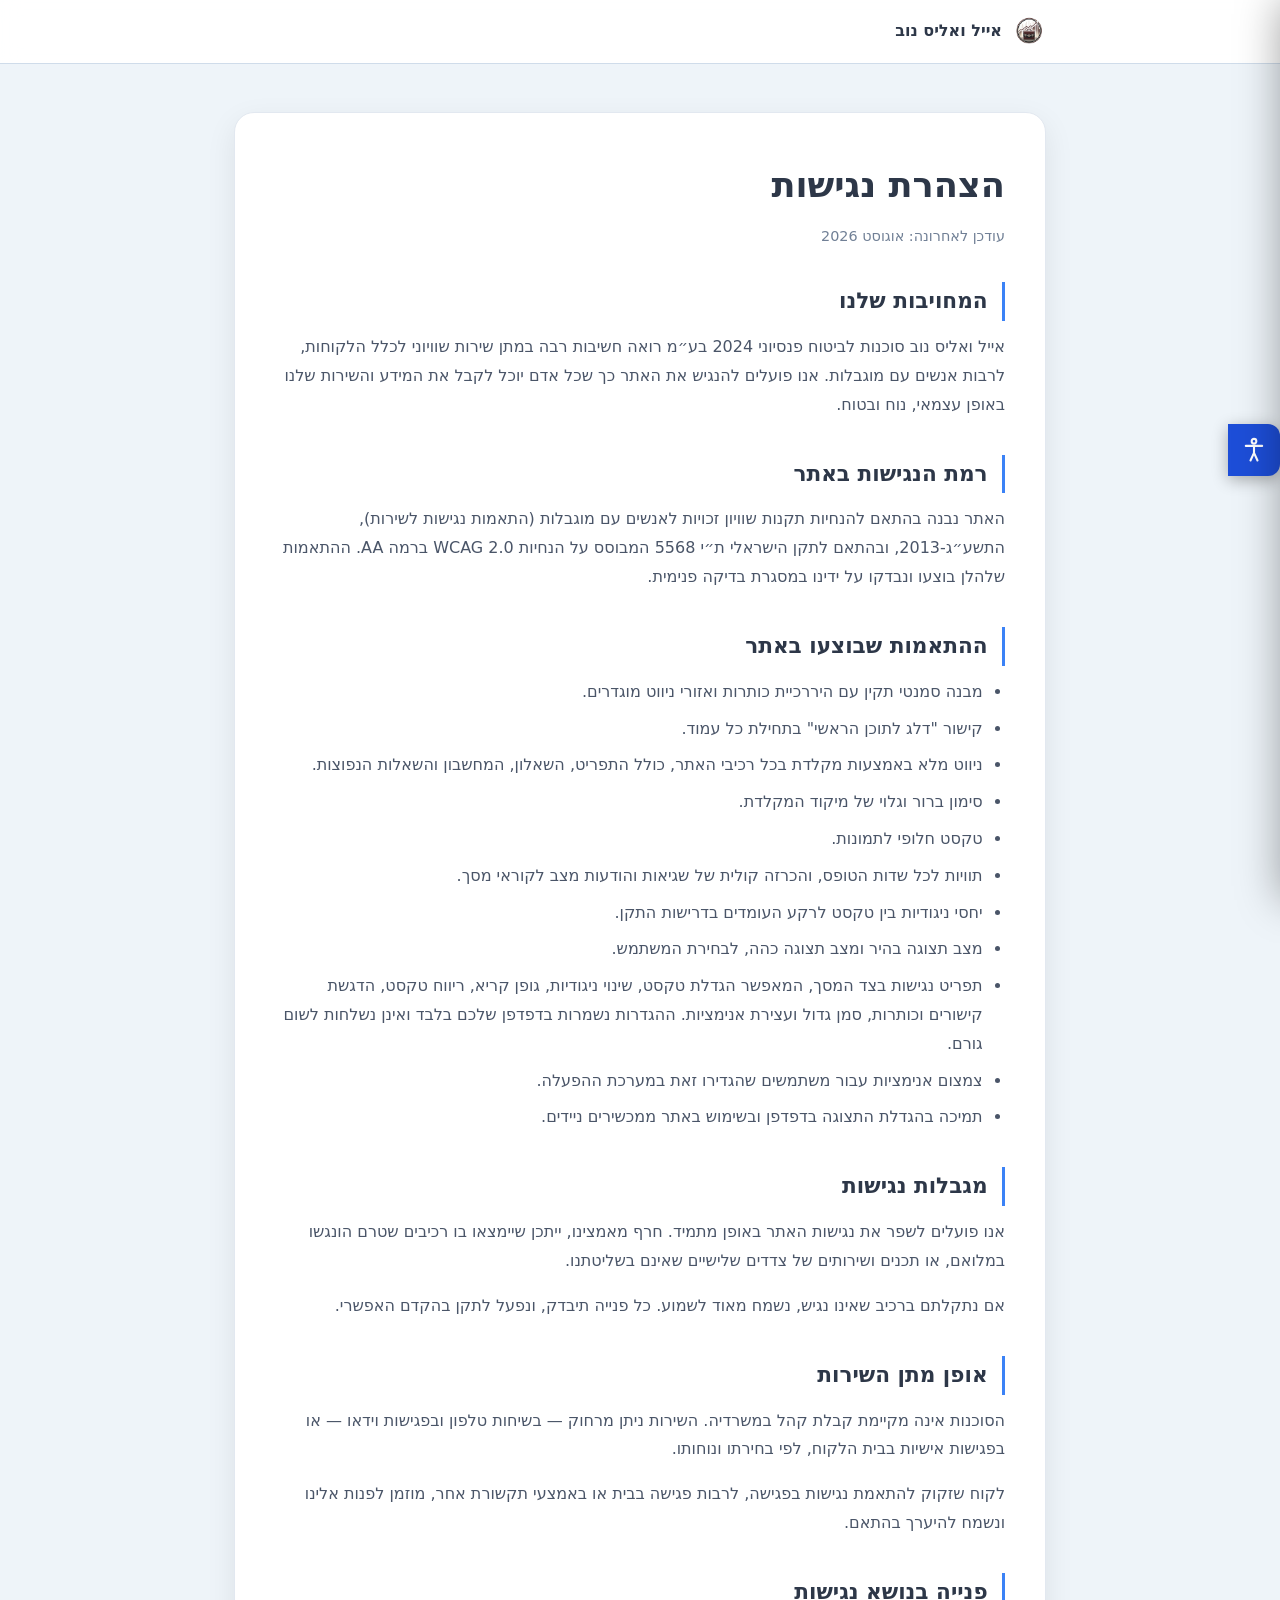
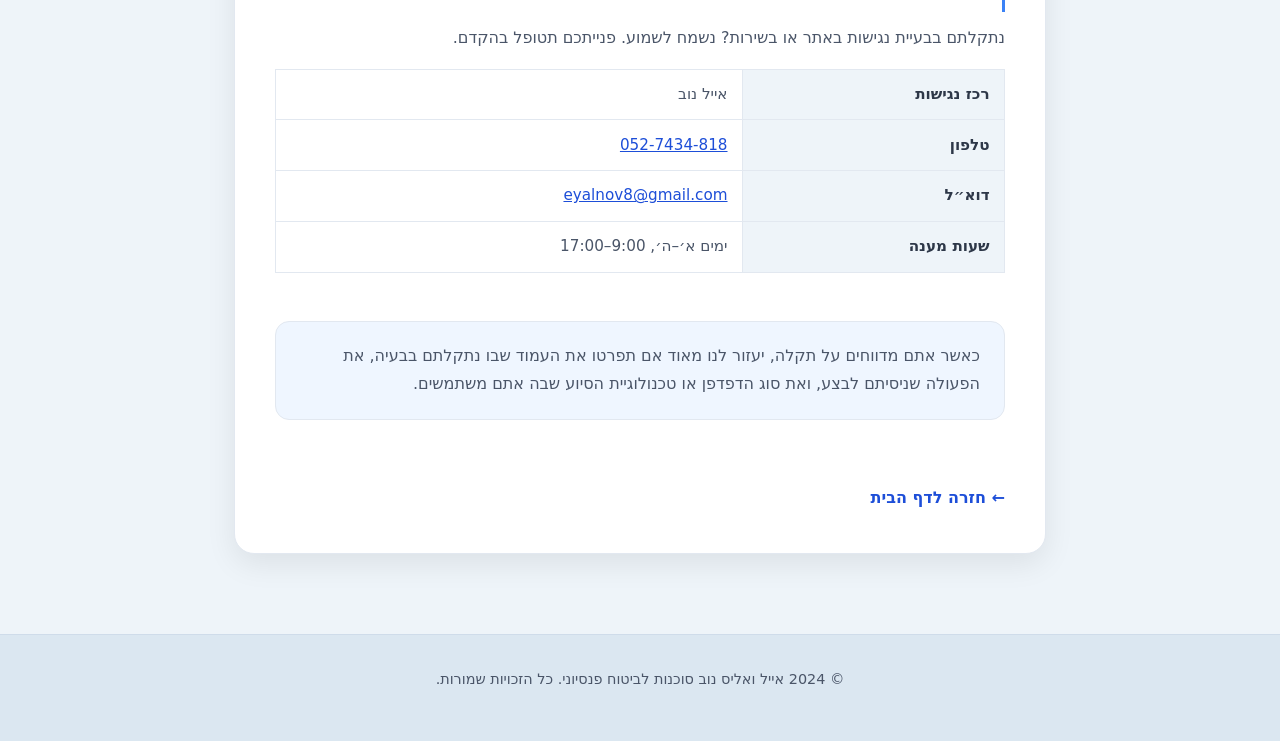
==== commit c3af5270: "Fix the accessibility panel never appearing, and move the theme into it The panel opened to nothing:" ====
--- a/accessibility.html
+++ b/accessibility.html
@@ -35,10 +35,6 @@
 <img src="assets/logo.png" alt="" width="34" height="34"/>
 אייל ואליס נוב
 </a>
-<button type="button" class="theme-toggle" id="themeToggle" aria-pressed="false">
-<span class="theme-icon" aria-hidden="true">🌙</span>
-<span class="theme-label">מצב כהה</span>
-</button>
 </div>
 </header>
 
@@ -125,7 +121,6 @@
 <p>© 2024 אייל ואליס נוב סוכנות לביטוח פנסיוני. כל הזכויות שמורות.</p>
 </footer>
 
-<script src="assets/page.js"></script>
 <script src="assets/a11y.js"></script>
 </body>
 </html>
--- a/assets/page.css
+++ b/assets/page.css
@@ -118,23 +118,6 @@
 
 .page-header img { height: 34px; width: auto; }
 
-.theme-toggle {
-  display: inline-flex;
-  align-items: center;
-  gap: 7px;
-  background: var(--chip);
-  border: 1px solid var(--line);
-  color: var(--body);
-  font-family: inherit;
-  font-size: 0.9rem;
-  font-weight: 500;
-  padding: 8px 14px;
-  border-radius: 50px;
-  cursor: pointer;
-  transition: color 0.25s ease, border-color 0.25s ease;
-}
-
-.theme-toggle:hover { color: var(--link); border-color: var(--blue-500); }
 
 main {
   max-width: 860px;
--- a/assets/a11y.css
+++ b/assets/a11y.css
@@ -46,10 +46,20 @@
   overflow: hidden;
 }
 
-/* the panel opens from the inline-start edge, which is the right in RTL */
+/* The panel is parked off the inline-start edge, which is the right in RTL, so
+   the off-screen direction flips with the writing mode.
+
+   Both open rules are written at matching specificity on purpose.
+   `html[dir="rtl"] .a11y-panel` scores (0,2,1); a bare `.a11y-panel.open`
+   scores (0,2,0) and loses to it, which left the panel parked off-screen in
+   RTL while the overlay still dimmed the page — the button appeared to do
+   nothing. Each open rule now carries the same prefix as the rule it has to
+   beat. */
 html[dir="rtl"] .a11y-panel { transform: translateX(100%); }
 
-.a11y-panel.open { transform: translateX(0); }
+.a11y-panel.open,
+html[dir="rtl"] .a11y-panel.open,
+html[dir="ltr"] .a11y-panel.open { transform: translateX(0); }
 
 .a11y-overlay {
   position: fixed;
